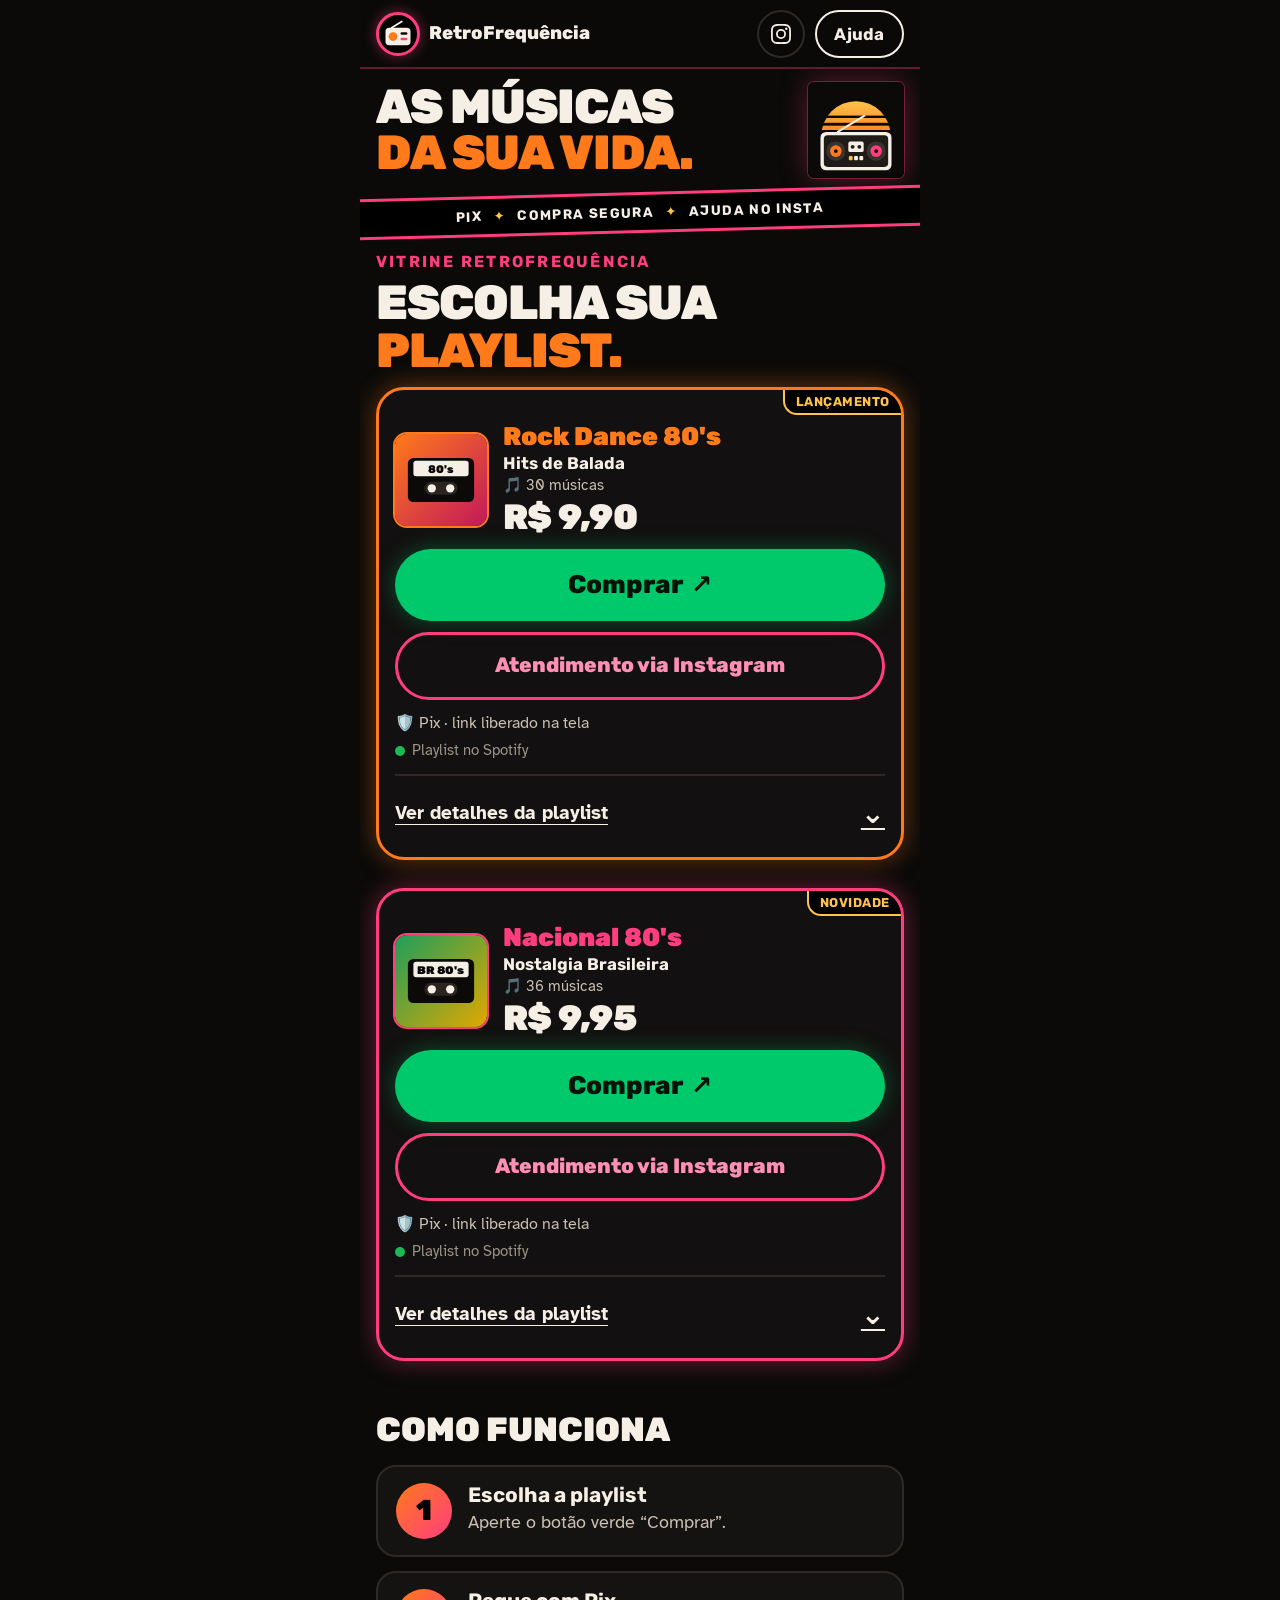
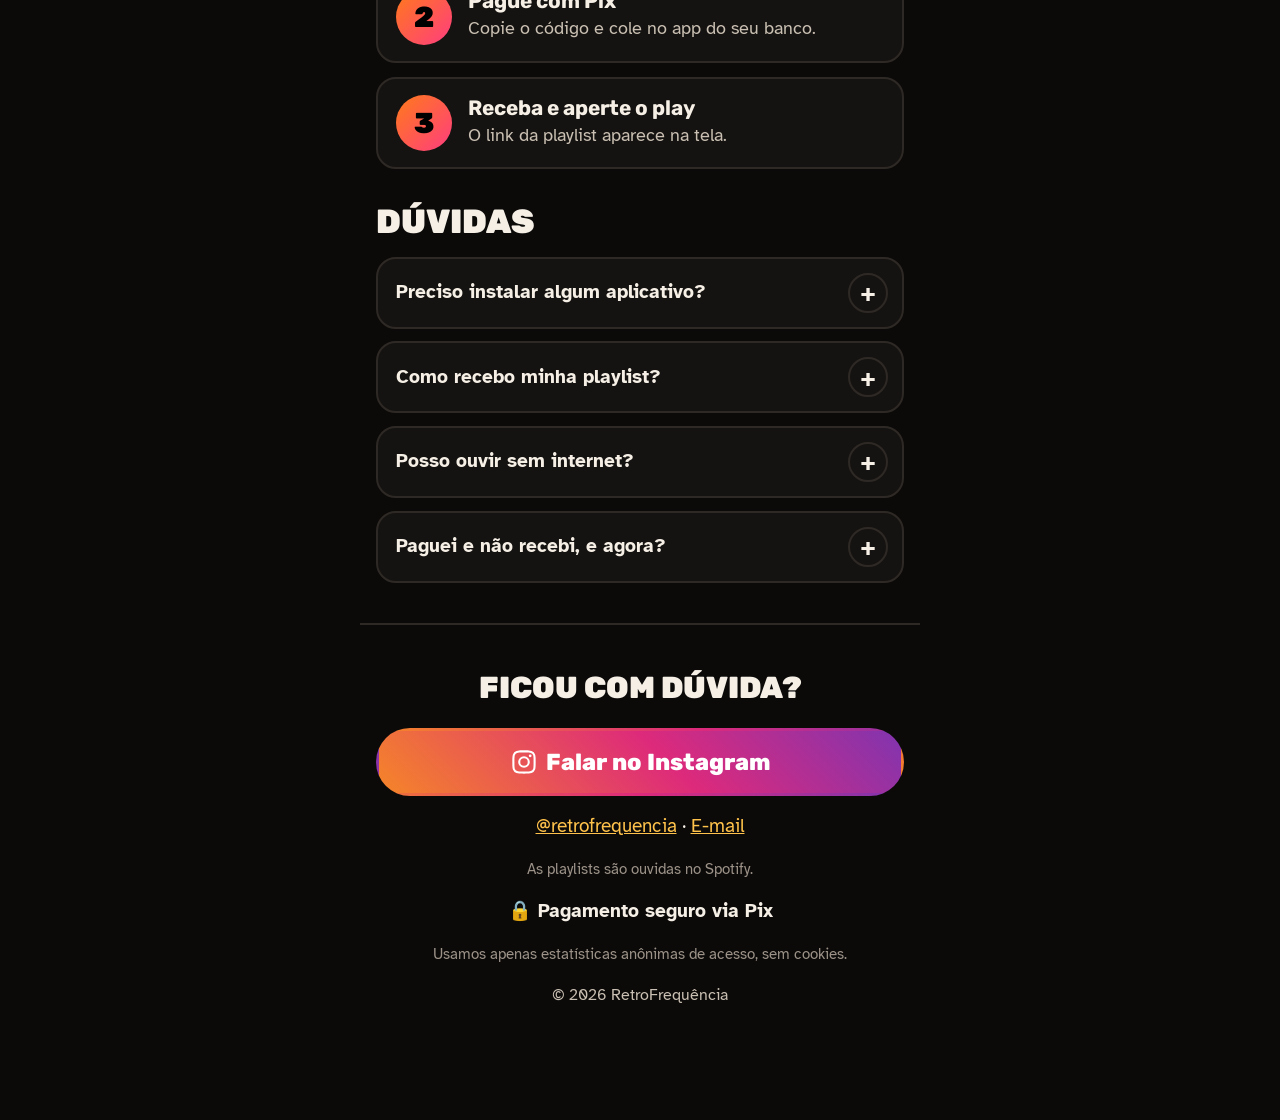
==== index.html @ d30239f7 "Add files via upload" ====
<!DOCTYPE html>
<html lang="pt-BR">
<head>
  <meta charset="UTF-8">
  <meta name="viewport" content="width=device-width, initial-scale=1">
  <title>RetroFrequência — As músicas da sua vida</title>
  <meta name="description" content="Playlists dos anos 80 prontas para ouvir no celular. Ouça no Spotify. Pagamento por Pix e ajuda pelo Instagram.">
  <meta name="theme-color" content="#0B0A09">
  <link rel="preconnect" href="https://fonts.googleapis.com">
  <link rel="preconnect" href="https://fonts.gstatic.com" crossorigin>
  <link href="https://fonts.googleapis.com/css2?family=Atkinson+Hyperlegible:wght@400;700&family=Rubik:wght@700;800;900&display=swap" rel="stylesheet">
  <link rel="stylesheet" href="style.css">
</head>
<body>

  <!-- CABEÇALHO -->
  <header class="topo">
    <a href="index.html" class="logo" aria-label="RetroFrequência, página inicial">
      <span class="avatar">
        <svg viewBox="0 0 48 48" aria-hidden="true">
          <rect x="4" y="14" width="40" height="28" rx="6" fill="#F5EFE6"/>
          <line x1="14" y1="14" x2="30" y2="4" stroke="#F5EFE6" stroke-width="3" stroke-linecap="round"/>
          <circle cx="16" cy="28" r="7" fill="#FF7A1A"/>
          <rect x="28" y="21" width="11" height="4" rx="2" fill="#0B0A09"/>
          <rect x="28" y="30" width="11" height="4" rx="2" fill="#FF3D7F"/>
        </svg>
      </span>
      <span class="logo__nome">RetroFrequência</span>
    </a>
    <a class="icone-redonda js-perfil" href="#" aria-label="Instagram da RetroFrequência">
      <svg viewBox="0 0 24 24" aria-hidden="true"><path fill="currentColor" d="M12 7a5 5 0 1 0 5 5 5 5 0 0 0-5-5Zm0 8.2A3.2 3.2 0 1 1 15.2 12 3.2 3.2 0 0 1 12 15.2ZM17.3 5.5a1.2 1.2 0 1 0 1.2 1.2 1.2 1.2 0 0 0-1.2-1.2ZM12 2c-2.7 0-3 0-4.1.1A7.3 7.3 0 0 0 5.5 2.5a5 5 0 0 0-3 3 7.3 7.3 0 0 0-.4 2.4C2 9 2 9.3 2 12s0 3 .1 4.1a7.3 7.3 0 0 0 .4 2.4 5 5 0 0 0 3 3 7.3 7.3 0 0 0 2.4.4c1.1.1 1.4.1 4.1.1s3 0 4.1-.1a7.3 7.3 0 0 0 2.4-.4 5 5 0 0 0 3-3 7.3 7.3 0 0 0 .4-2.4c.1-1.1.1-1.4.1-4.1s0-3-.1-4.1a7.3 7.3 0 0 0-.4-2.4 5 5 0 0 0-3-3 7.3 7.3 0 0 0-2.4-.4C15 2 14.7 2 12 2Zm0 1.8c2.7 0 3 0 4 .1a5.4 5.4 0 0 1 1.9.3 3.2 3.2 0 0 1 1.9 1.9 5.4 5.4 0 0 1 .3 1.9c.1 1 .1 1.3.1 4s0 3-.1 4a5.4 5.4 0 0 1-.3 1.9 3.2 3.2 0 0 1-1.9 1.9 5.4 5.4 0 0 1-1.9.3c-1 .1-1.3.1-4 .1s-3 0-4-.1a5.4 5.4 0 0 1-1.9-.3 3.2 3.2 0 0 1-1.9-1.9 5.4 5.4 0 0 1-.3-1.9c-.1-1-.1-1.3-.1-4s0-3 .1-4a5.4 5.4 0 0 1 .3-1.9 3.2 3.2 0 0 1 1.9-1.9 5.4 5.4 0 0 1 1.9-.3c1-.1 1.3-.1 4-.1Z"/></svg>
    </a>
    <a class="btn-topo js-direct" href="#">Ajuda</a>
  </header>

  <main>

    <!-- ABERTURA COMPACTA -->
    <section class="hero">
      <h1 class="hero__titulo">
        <span>As músicas</span>
        <span class="destaque">da sua vida.</span>
      </h1>
      <div class="hero__arte">
        <svg viewBox="0 0 200 200" role="img" aria-label="Rádio toca-fitas antigo diante de um pôr do sol">
          <defs>
            <linearGradient id="sol" x1="0" y1="0" x2="0" y2="1">
              <stop offset="0" stop-color="#FFC24B"/>
              <stop offset=".55" stop-color="#FF7A1A"/>
              <stop offset="1" stop-color="#FF3D7F"/>
            </linearGradient>
            <clipPath id="solClip"><rect width="200" height="112"/></clipPath>
          </defs>
          <rect width="200" height="200" fill="#0B0A09"/>
          <g clip-path="url(#solClip)">
            <circle cx="100" cy="112" r="72" fill="url(#sol)"/>
            <rect x="20" y="70" width="160" height="5" fill="#0B0A09"/>
            <rect x="20" y="85" width="160" height="6" fill="#0B0A09"/>
            <rect x="20" y="100" width="160" height="8" fill="#0B0A09"/>
          </g>
          <line x1="62" y1="104" x2="118" y2="70" stroke="#F5EFE6" stroke-width="4" stroke-linecap="round"/>
          <rect x="26" y="104" width="148" height="80" rx="12" fill="#F5EFE6"/>
          <rect x="33" y="111" width="134" height="66" rx="8" fill="#1F1B18"/>
          <circle cx="58" cy="144" r="20" fill="#3A332D"/><circle cx="58" cy="144" r="12" fill="#FF7A1A"/><circle cx="58" cy="144" r="4" fill="#0B0A09"/>
          <circle cx="142" cy="144" r="20" fill="#3A332D"/><circle cx="142" cy="144" r="12" fill="#FF3D7F"/><circle cx="142" cy="144" r="4" fill="#0B0A09"/>
          <rect x="84" y="124" width="32" height="22" rx="4" fill="#F5EFE6"/>
          <circle cx="93" cy="135" r="4" fill="#1F1B18"/><circle cx="107" cy="135" r="4" fill="#1F1B18"/>
          <rect x="85" y="154" width="8" height="9" rx="2" fill="#FFC24B"/><rect x="96" y="154" width="8" height="9" rx="2" fill="#F5EFE6"/><rect x="107" y="154" width="8" height="9" rx="2" fill="#F5EFE6"/>
        </svg>
      </div>
    </section>

    <!-- FAIXA DE CONFIANÇA (estática) -->
    <div class="faixa" aria-label="Vantagens">
      <span>Pix</span><i aria-hidden="true">✦</i><span>Compra segura</span><i aria-hidden="true">✦</i><span>Ajuda no Insta</span>
    </div>

    <!-- VITRINE -->
    <section id="vitrine" class="vitrine-sec" aria-labelledby="vitrine-titulo">
      <p class="etiqueta">Vitrine RetroFrequência</p>
      <h2 id="vitrine-titulo" class="titulo-grande">Escolha sua <span class="destaque">playlist.</span></h2>
      <div id="lista-produtos" class="vitrine"></div>
    </section>

    <!-- COMO FUNCIONA -->
    <section class="bloco" aria-labelledby="como">
      <h2 id="como" class="titulo-medio">Como funciona</h2>
      <ol class="passos">
        <li><span class="passos__num" aria-hidden="true">1</span><div><h3>Escolha a playlist</h3><p>Aperte o botão verde “Comprar”.</p></div></li>
        <li><span class="passos__num" aria-hidden="true">2</span><div><h3>Pague com Pix</h3><p>Copie o código e cole no app do seu banco.</p></div></li>
        <li><span class="passos__num" aria-hidden="true">3</span><div><h3>Receba e aperte o play</h3><p>O link da playlist aparece na tela.</p></div></li>
      </ol>
    </section>

    <!-- PERGUNTAS -->
    <section class="bloco" aria-labelledby="duvidas">
      <h2 id="duvidas" class="titulo-medio">Dúvidas</h2>
      <details class="faq">
        <summary>Preciso instalar algum aplicativo?</summary>
        <p>A playlist abre no Spotify. Se você já tem o aplicativo, é só tocar no link. Se não tem, dá para ouvir pelo navegador ou instalar o Spotify grátis. A gente ajuda pelo Instagram.</p>
      </details>
      <details class="faq">
        <summary>Como recebo minha playlist?</summary>
        <p>Depois de fazer o Pix, aguarde cerca de 1 minuto e aperte “Acessar minha playlist”. O link aparece na tela, com um botão para abrir direto no Spotify.</p>
      </details>
      <details class="faq">
        <summary>Posso ouvir sem internet?</summary>
        <p>No Spotify Premium, sim: dá para baixar as músicas. Na versão grátis, é preciso internet ou Wi-Fi.</p>
      </details>
      <details class="faq">
        <summary>Paguei e não recebi, e agora?</summary>
        <p>Fique tranquilo! Chame a gente no Direct do Instagram com o comprovante do Pix que mandamos o link.</p>
      </details>
    </section>

  </main>

  <footer class="rodape">
    <p class="rodape__chamada">Ficou com dúvida?</p>
    <a class="btn btn--insta js-direct" href="#"><svg viewBox="0 0 24 24" aria-hidden="true"><path fill="currentColor" d="M12 7a5 5 0 1 0 5 5 5 5 0 0 0-5-5Zm0 8.2A3.2 3.2 0 1 1 15.2 12 3.2 3.2 0 0 1 12 15.2ZM17.3 5.5a1.2 1.2 0 1 0 1.2 1.2 1.2 1.2 0 0 0-1.2-1.2ZM12 2c-2.7 0-3 0-4.1.1A7.3 7.3 0 0 0 5.5 2.5a5 5 0 0 0-3 3 7.3 7.3 0 0 0-.4 2.4C2 9 2 9.3 2 12s0 3 .1 4.1a7.3 7.3 0 0 0 .4 2.4 5 5 0 0 0 3 3 7.3 7.3 0 0 0 2.4.4c1.1.1 1.4.1 4.1.1s3 0 4.1-.1a7.3 7.3 0 0 0 2.4-.4 5 5 0 0 0 3-3 7.3 7.3 0 0 0 .4-2.4c.1-1.1.1-1.4.1-4.1s0-3-.1-4.1a7.3 7.3 0 0 0-.4-2.4 5 5 0 0 0-3-3 7.3 7.3 0 0 0-2.4-.4C15 2 14.7 2 12 2Zm0 1.8c2.7 0 3 0 4 .1a5.4 5.4 0 0 1 1.9.3 3.2 3.2 0 0 1 1.9 1.9 5.4 5.4 0 0 1 .3 1.9c.1 1 .1 1.3.1 4s0 3-.1 4a5.4 5.4 0 0 1-.3 1.9 3.2 3.2 0 0 1-1.9 1.9 5.4 5.4 0 0 1-1.9.3c-1 .1-1.3.1-4 .1s-3 0-4-.1a5.4 5.4 0 0 1-1.9-.3 3.2 3.2 0 0 1-1.9-1.9 5.4 5.4 0 0 1-.3-1.9c-.1-1-.1-1.3-.1-4s0-3 .1-4a5.4 5.4 0 0 1 .3-1.9 3.2 3.2 0 0 1 1.9-1.9 5.4 5.4 0 0 1 1.9-.3c1-.1 1.3-.1 4-.1Z"/></svg><span>Falar no Instagram</span></a>
    <p class="rodape__links"><a class="js-perfil js-arroba" href="#">@retrofrequencia</a> · <a id="link-email" href="#">E-mail</a></p>
    <p class="rodape__spotify">As playlists são ouvidas no Spotify.</p>
    <p class="rodape__seguro">🔒 Pagamento seguro via Pix</p>
    <p class="rodape__privacidade">Usamos apenas estatísticas anônimas de acesso, sem cookies.</p>
    <p class="rodape__copy">© <span id="ano"></span> RetroFrequência</p>
  </footer>

  <a class="flutuante js-direct" href="#" aria-label="Ajuda pelo Instagram">
    <svg viewBox="0 0 24 24" aria-hidden="true"><path fill="currentColor" d="M12 7a5 5 0 1 0 5 5 5 5 0 0 0-5-5Zm0 8.2A3.2 3.2 0 1 1 15.2 12 3.2 3.2 0 0 1 12 15.2ZM17.3 5.5a1.2 1.2 0 1 0 1.2 1.2 1.2 1.2 0 0 0-1.2-1.2ZM12 2c-2.7 0-3 0-4.1.1A7.3 7.3 0 0 0 5.5 2.5a5 5 0 0 0-3 3 7.3 7.3 0 0 0-.4 2.4C2 9 2 9.3 2 12s0 3 .1 4.1a7.3 7.3 0 0 0 .4 2.4 5 5 0 0 0 3 3 7.3 7.3 0 0 0 2.4.4c1.1.1 1.4.1 4.1.1s3 0 4.1-.1a7.3 7.3 0 0 0 2.4-.4 5 5 0 0 0 3-3 7.3 7.3 0 0 0 .4-2.4c.1-1.1.1-1.4.1-4.1s0-3-.1-4.1a7.3 7.3 0 0 0-.4-2.4 5 5 0 0 0-3-3 7.3 7.3 0 0 0-2.4-.4C15 2 14.7 2 12 2Zm0 1.8c2.7 0 3 0 4 .1a5.4 5.4 0 0 1 1.9.3 3.2 3.2 0 0 1 1.9 1.9 5.4 5.4 0 0 1 .3 1.9c.1 1 .1 1.3.1 4s0 3-.1 4a5.4 5.4 0 0 1-.3 1.9 3.2 3.2 0 0 1-1.9 1.9 5.4 5.4 0 0 1-1.9.3c-1 .1-1.3.1-4 .1s-3 0-4-.1a5.4 5.4 0 0 1-1.9-.3 3.2 3.2 0 0 1-1.9-1.9 5.4 5.4 0 0 1-.3-1.9c-.1-1-.1-1.3-.1-4s0-3 .1-4a5.4 5.4 0 0 1 .3-1.9 3.2 3.2 0 0 1 1.9-1.9 5.4 5.4 0 0 1 1.9-.3c1-.1 1.3-.1 4-.1Z"/></svg>
    <span>Ajuda</span>
  </a>

  <script src="produtos.js"></script>
  <script src="script.js"></script>
</body>
</html>
---- style.css ----
/* =========================================================
   RETROFREQUÊNCIA — estilos (mobile first, tema escuro)
   Letras grandes, alto contraste e botões grandes.
   ========================================================= */

:root {
  --fundo: #0B0A09;
  --fundo-2: #151311;
  --cartao: #121010;
  --linha: #2E2925;
  --texto: #F5EFE6;
  --texto-2: #C9BFB2;
  --laranja: #FF7A1A;
  --rosa: #FF3D7F;
  --amarelo: #FFC24B;
  --verde: #00C96B;
  --verde-claro: #7CF0B0;
  --largura: 560px;
  --fonte-titulo: "Rubik", "Arial Black", system-ui, sans-serif;
  --fonte-texto: "Atkinson Hyperlegible", Verdana, system-ui, sans-serif;
}

*, *::before, *::after { box-sizing: border-box; }
html { scroll-behavior: smooth; }
@media (prefers-reduced-motion: reduce) {
  html { scroll-behavior: auto; }
  * { transition: none !important; }
}

body {
  margin: 0;
  overflow-x: hidden;
  background: var(--fundo);
  color: var(--texto);
  font-family: var(--fonte-texto);
  font-size: 1.2rem;
  line-height: 1.55;
  -webkit-text-size-adjust: 100%;
}
svg { display: block; max-width: 100%; }
h1, h2, h3 { font-family: var(--fonte-titulo); line-height: 1; margin: 0; }
p { margin: 0; }
a { color: var(--amarelo); }
:focus-visible { outline: 4px solid var(--amarelo); outline-offset: 3px; border-radius: 10px; }

main, .topo, .rodape { width: min(var(--largura), 100%); margin-inline: auto; }
main { overflow-x: clip; }

.destaque { color: var(--laranja); }
.etiqueta {
  font-family: var(--fonte-titulo); font-weight: 700;
  font-size: 1rem; letter-spacing: .14em; text-transform: uppercase;
  color: var(--rosa);
}

/* ---------- Botões ---------- */
.btn {
  display: flex; align-items: center; justify-content: center; gap: .5rem;
  width: 100%; min-height: 68px; padding: .8rem 1.2rem;
  border-radius: 999px; border: 3px solid transparent;
  font-family: var(--fonte-titulo); font-weight: 800; font-size: 1.45rem; line-height: 1.15;
  text-align: center; text-decoration: none; cursor: pointer;
  transition: transform .1s, filter .15s;
}
.btn:active { transform: scale(.98); }
.btn--comprar {
  min-height: 72px; font-size: 1.6rem;
  background: var(--verde); color: #04140B;
  box-shadow: 0 0 22px rgba(0, 201, 107, .35);
}
.btn--comprar:hover { filter: brightness(1.08); }
.btn--contorno-insta { background: transparent; color: #FF8FB5; border-color: var(--rosa); font-size: 1.3rem; }
.btn--contorno { background: transparent; color: var(--texto); border-color: var(--texto); font-size: 1.3rem; }
.btn--insta { background: linear-gradient(45deg, #F58529, #DD2A7B 55%, #8134AF); color: #fff; }
.btn svg { width: 28px; height: 28px; flex: none; }

/* ---------- Cabeçalho ---------- */
.topo {
  display: flex; align-items: center; gap: .6rem;
  padding: .6rem 1rem;
  border-bottom: 2px solid rgba(255, 61, 127, .35);
  position: sticky; top: 0; z-index: 20;
  background: rgba(11, 10, 9, .96);
}
.logo { display: flex; align-items: center; gap: .55rem; color: var(--texto); text-decoration: none; margin-right: auto; min-width: 0; }
.logo__nome { font-family: var(--fonte-titulo); font-weight: 800; font-size: 1.15rem; white-space: nowrap; overflow: hidden; text-overflow: ellipsis; }
.avatar {
  flex: none; width: 44px; height: 44px; border-radius: 50%;
  display: grid; place-items: center;
  background: #000; border: 3px solid var(--rosa);
  box-shadow: 0 0 14px rgba(255, 61, 127, .45);
}
.avatar svg { width: 30px; height: 30px; }
.avatar--grande { width: 64px; height: 64px; }
.avatar--grande svg { width: 38px; height: 38px; }
.icone-redonda {
  flex: none; width: 48px; height: 48px; border-radius: 50%;
  border: 2px solid var(--linha); color: var(--texto);
  display: grid; place-items: center;
}
.icone-redonda svg { width: 24px; height: 24px; }
.btn-topo {
  flex: none; min-height: 48px; padding: 0 1.1rem;
  display: inline-flex; align-items: center;
  border: 2px solid var(--texto); border-radius: 999px;
  color: var(--texto); text-decoration: none;
  font-family: var(--fonte-titulo); font-weight: 700; font-size: 1.05rem;
}
@media (max-width: 400px) { .icone-redonda { display: none; } }

/* ---------- Abertura compacta ---------- */
.hero {
  display: grid; grid-template-columns: 1fr 96px; align-items: center; gap: .75rem;
  padding: .8rem 1rem .7rem;
}
.hero__titulo {
  font-weight: 900; text-transform: uppercase; letter-spacing: -.02em;
  font-size: clamp(1.7rem, 7.8vw, 3rem); line-height: .95;
}
.hero__titulo span { display: block; }
.hero__arte svg {
  width: 100%; border-radius: 6px;
  box-shadow: 0 0 0 1px rgba(255,61,127,.35), 0 0 28px rgba(255, 61, 127, .35);
}

/* ---------- Faixa ---------- */
.faixa {
  display: flex; justify-content: center; align-items: center; gap: .7rem;
  margin: .2rem -.5rem 0;
  padding: .45rem 1rem;
  background: #000;
  border-block: 3px solid var(--rosa);
  transform: rotate(-1.5deg);
  font-family: var(--fonte-titulo); font-weight: 700; text-transform: uppercase;
  font-size: .85rem; letter-spacing: .1em; white-space: nowrap;
}
.faixa i { color: var(--amarelo); font-style: normal; }

/* ---------- Vitrine ---------- */
.vitrine-sec { padding: 1rem 1rem 1rem; }
.titulo-grande {
  font-weight: 900; text-transform: uppercase; letter-spacing: -.02em;
  font-size: clamp(1.8rem, 8.2vw, 3rem); line-height: 1;
  margin: .25rem 0 .8rem;
}
.intro { color: var(--texto-2); margin-bottom: 1.25rem; font-size: 1.1rem; }
.vitrine { display: grid; gap: 1.75rem; }

.card {
  --cor: var(--laranja);
  background: var(--cartao);
  border: 3px solid var(--cor);
  border-radius: 28px;
  overflow: hidden;
  position: relative;
  box-shadow: 0 0 26px color-mix(in srgb, var(--cor) 40%, transparent);
}
.card--cor1 { --cor: var(--rosa); }
.card__topo { display: flex; gap: .85rem; align-items: center; padding: 2.1rem .9rem 0; }
.card__thumb { flex: none; width: 96px; border-radius: 14px; overflow: hidden; border: 2px solid var(--cor); }
.card__info { min-width: 0; display: grid; gap: .2rem; justify-items: start; }
.card__banner { margin-top: .8rem; border-radius: 14px; overflow: hidden; }
.card__selo {
  position: absolute; top: 0; right: 0;
  border-radius: 0 0 0 14px !important; border-width: 0 0 2px 2px !important;
  background: #000; color: var(--amarelo);
  border: 2px solid var(--amarelo); border-radius: 999px;
  padding: .1rem .7rem;
  font-family: var(--fonte-titulo); font-weight: 700; font-size: .8rem; text-transform: uppercase; letter-spacing: .04em;
}
.card__corpo { padding: .85rem 1rem 1.2rem; display: grid; gap: .7rem; }
.card__meta { display: flex; justify-content: space-between; align-items: center; gap: .5rem; }
.card__cat { font-size: .9rem; letter-spacing: .12em; text-transform: uppercase; color: var(--texto-2); font-weight: 700; }
.card__qtd {
  border: 2px solid var(--cor); color: var(--cor); border-radius: 999px;
  padding: .15rem .8rem; font-family: var(--fonte-titulo); font-weight: 800; font-size: .95rem; text-transform: uppercase; letter-spacing: .06em;
}
.card__nome { font-weight: 900; font-size: clamp(1.3rem, 6vw, 1.6rem); white-space: nowrap; color: var(--cor); line-height: 1; }
.card__sub { font-family: var(--fonte-titulo); font-weight: 700; font-size: 1.05rem; line-height: 1.2; }
.card__qtd2 { font-size: .95rem; color: var(--texto-2); line-height: 1.2; }
.card__sub span { color: var(--cor); }
.card__det .card__cat { margin-top: .6rem; }
.card__det .card__desc { color: var(--texto-2); margin-top: .6rem; }
.card__preco { font-family: var(--fonte-titulo); font-weight: 900; font-size: 2.2rem; margin-top: .15rem; line-height: 1; letter-spacing: -.02em; display: flex; align-items: baseline; gap: .6rem; }
.card__preco small { font-family: var(--fonte-texto); font-weight: 400; font-size: 1.05rem; letter-spacing: 0; color: var(--texto-2); }
.card__nota { font-size: 1rem; color: var(--texto-2); }
.card__spotify { display: flex; align-items: center; gap: .45rem; font-size: .95rem; color: #9C9288; margin-top: -.5rem; }
.spotify-ponto { width: 10px; height: 10px; border-radius: 50%; background: #1DB954; flex: none; }
.rodape__spotify, .rodape__privacidade { font-size: .95rem; color: #9C9288; }
.card__det { border-top: 2px solid var(--linha); padding-top: .9rem; }
.card__det summary {
  list-style: none; cursor: pointer; min-height: 48px;
  display: flex; justify-content: space-between; align-items: center;
  font-weight: 700; text-decoration: underline; text-underline-offset: 5px;
}
.card__det summary::-webkit-details-marker { display: none; }
.card__det summary::after { content: "⌄"; font-size: 1.8rem; line-height: 0; text-decoration: none; }
.card__det[open] summary::after { content: "⌃"; }
.card__det p { color: var(--texto-2); margin-top: .6rem; }
.card__estilos { list-style: none; padding: 0; margin: .6rem 0 0; display: flex; flex-wrap: wrap; gap: .5rem; }
.card__estilos li { border: 2px solid var(--linha); border-radius: 999px; padding: .2rem .9rem; font-weight: 700; }

/* ---------- Blocos ---------- */
.bloco { padding: 2.25rem 1rem 0; }
.titulo-medio { font-weight: 900; font-size: 2.1rem; text-transform: uppercase; margin-bottom: 1.1rem; }

.passos { list-style: none; padding: 0; margin: 0; display: grid; gap: .9rem; }
.passos li {
  display: flex; gap: 1rem; align-items: center;
  background: var(--fundo-2); border: 2px solid var(--linha); border-radius: 20px; padding: 1rem 1.1rem;
}
.passos__num {
  flex: none; width: 56px; height: 56px; border-radius: 50%;
  display: grid; place-items: center;
  background: linear-gradient(135deg, var(--laranja), var(--rosa));
  color: #000; font-family: var(--fonte-titulo); font-weight: 900; font-size: 1.8rem;
}
.passos h3 { font-size: 1.3rem; margin-bottom: .2rem; }
.passos p { color: var(--texto-2); font-size: 1.1rem; }

.faq { background: var(--fundo-2); border: 2px solid var(--linha); border-radius: 20px; margin-bottom: .8rem; }
.faq summary {
  list-style: none; cursor: pointer; min-height: 68px;
  padding: 1rem 3.6rem 1rem 1.1rem; position: relative;
  display: flex; align-items: center; font-weight: 700; font-size: 1.2rem;
}
.faq summary::-webkit-details-marker { display: none; }
.faq summary::after {
  content: "+"; position: absolute; right: .9rem; top: 50%; transform: translateY(-50%);
  width: 40px; height: 40px; border-radius: 50%; border: 2px solid var(--linha);
  display: grid; place-items: center; font-size: 1.6rem; line-height: 1;
}
.faq[open] summary::after { content: "–"; }
.faq p { padding: 0 1.1rem 1.1rem; color: var(--texto-2); }

/* ---------- Rodapé ---------- */
.rodape { padding: 2.5rem 1rem 7rem; text-align: center; display: grid; gap: 1rem; border-top: 2px solid var(--linha); margin-top: 2.5rem; }
.rodape__chamada { font-family: var(--fonte-titulo); font-weight: 900; font-size: 1.9rem; text-transform: uppercase; }
.rodape__seguro { font-weight: 700; }
.rodape__copy { font-size: 1rem; color: var(--texto-2); }

/* ---------- Botão flutuante ---------- */
.flutuante {
  position: fixed; right: 1rem; bottom: 1rem; z-index: 30;
  display: flex; align-items: center; gap: .45rem;
  min-height: 60px; padding: .5rem 1.2rem .5rem .8rem;
  background: linear-gradient(45deg, #F58529, #DD2A7B 55%, #8134AF); color: #fff; border-radius: 999px;
  box-shadow: 0 6px 20px rgba(0,0,0,.5);
  text-decoration: none; font-family: var(--fonte-titulo); font-weight: 800; font-size: 1.2rem;
}
.flutuante svg { width: 32px; height: 32px; }
.flutuante { visibility: hidden; opacity: 0; transition: opacity .2s; }
.flutuante.visivel { visibility: visible; opacity: 1; }

/* =========================================================
   PAGAMENTO
   ========================================================= */
.pg-pagamento { background: radial-gradient(circle at 50% 0, rgba(255,61,127,.18), transparent 50%), var(--fundo); min-height: 100vh; }
.pagamento { padding: 1rem; }
.pagamento__cartao {
  border: 2px solid rgba(255, 61, 127, .5);
  border-radius: 30px;
  padding: 1.4rem 1.2rem 1.6rem;
  background: var(--cartao);
  display: grid; gap: 1rem;
}
.atendente { display: flex; align-items: center; gap: .9rem; }
.atendente__nome { font-family: var(--fonte-titulo); font-weight: 900; font-size: 1.8rem; }
.etiqueta--mono { font-family: ui-monospace, "Courier New", monospace; font-size: .95rem; letter-spacing: .1em; margin-top: .4rem; }
.pagamento__titulo { font-weight: 900; font-size: 2.6rem; margin-top: -.3rem; }
.pagamento__sub { color: var(--texto-2); margin-top: -.5rem; }

.aviso { background: #3A2A00; border: 2px dashed var(--amarelo); border-radius: 16px; padding: .9rem 1rem; font-size: 1.05rem; }
.aviso code { color: var(--amarelo); }

.conversa { display: flex; gap: .7rem; align-items: flex-start; }
.bolinha {
  flex: none; width: 48px; height: 48px; border-radius: 50%;
  display: grid; place-items: center;
  border: 3px solid var(--rosa); background: #000; color: var(--verde-claro);
  font-size: 1.4rem; font-weight: 700;
}
.balao {
  flex: 1; background: var(--fundo-2); border: 2px solid var(--linha);
  border-radius: 20px; padding: .9rem 1.1rem;
}
.balao--produto { font-size: 1.25rem; }
.balao--produto b { color: var(--verde-claro); white-space: nowrap; }
.instrucoes { margin: 0; padding-left: 1.4rem; display: grid; gap: .45rem; }
.instrucoes li::marker { font-family: var(--fonte-titulo); font-weight: 900; color: var(--rosa); }

.btn--pix { font-size: 1.6rem; min-height: 76px; }
.btn--pix.copiado { background: var(--texto); color: #000; box-shadow: none; }
.msg-copiado { text-align: center; font-family: var(--fonte-titulo); font-weight: 800; font-size: 1.35rem; color: var(--verde-claro); }
.msg-copiado:empty { display: none; }

.pagamento__rotulo { font-size: 1.2rem; margin-bottom: -.5rem; }
.codigo-pix {
  width: 100%; resize: none;
  background: #000; color: var(--texto);
  border: 2px solid var(--linha); border-radius: 16px;
  padding: .9rem 1rem;
  font-family: ui-monospace, "Courier New", monospace; font-size: 1rem; line-height: 1.45;
  word-break: break-all;
}
.mostrar-qr summary, .sobre summary { cursor: pointer; min-height: 48px; display: flex; align-items: center; font-size: 1.3rem; }
.sobre summary { font-size: 1.1rem; color: var(--texto-2); }
.sobre p { color: var(--texto-2); padding-top: .4rem; }
.qr { display: grid; justify-items: center; gap: .6rem; padding-top: .6rem; }
.qr__imagem { width: min(230px, 100%); background: #fff; border-radius: 14px; padding: 8px; }
.qr__imagem svg { width: 100%; height: auto; }
.qr__legenda { text-align: center; color: var(--texto-2); font-size: 1.05rem; }
.status { color: var(--texto-2); font-size: 1.1rem; }
.divisor { border: 0; border-top: 2px solid var(--linha); margin: .2rem 0; width: 100%; }
.voltar {
  justify-self: start; min-height: 48px; display: inline-flex; align-items: center;
  color: var(--rosa); font-size: 1.25rem; text-underline-offset: 5px;
}

/* ---------- Liberação da playlist ---------- */
.liberar {
  border: 2px solid var(--linha); border-radius: 22px;
  padding: 1.2rem 1.1rem; background: var(--fundo-2);
}
.etapa { display: grid; gap: .9rem; }
.etapa[hidden] { display: none; }
.liberar__titulo { font-family: var(--fonte-titulo); font-weight: 900; font-size: 1.7rem; line-height: 1.1; }
.liberar__texto { color: var(--texto-2); }
.liberar__texto b { color: var(--amarelo); font-size: 1.3rem; }
.barra { height: 14px; border-radius: 99px; background: #000; border: 2px solid var(--linha); overflow: hidden; }
.barra span { display: block; height: 100%; width: 0; background: linear-gradient(90deg, var(--laranja), var(--rosa)); transition: width 1s linear; }
.btn:disabled { background: #2E2925; color: #8C8278; box-shadow: none; cursor: not-allowed; }

.processando { justify-items: center; text-align: center; padding: .6rem 0; }
.fitinha { width: 150px; }
.carretel { animation: girar 1.2s linear infinite; }
@keyframes girar { to { transform: rotate(360deg); } }
.passos-proc { list-style: none; margin: 0; padding: 0; display: grid; gap: .5rem; text-align: left; font-size: 1.15rem; }
.passos-proc li { color: #6F665E; padding-left: 2rem; position: relative; }
.passos-proc li::before { content: "○"; position: absolute; left: 0; }
.passos-proc li.ativo { color: var(--texto); font-weight: 700; }
.passos-proc li.ativo::before { content: "◌"; color: var(--amarelo); }
.passos-proc li.feito { color: var(--verde-claro); }
.passos-proc li.feito::before { content: "✓"; }
@media (prefers-reduced-motion: reduce) { .carretel { animation: none; } }

.pronto__selo { font-family: var(--fonte-titulo); font-weight: 900; font-size: 1.8rem; color: var(--verde-claro); }
.btn--spotify { background: #1DB954; color: #000; min-height: 76px; font-size: 1.6rem; }
.btn--spotify svg { width: 34px; height: 34px; }
.link-playlist {
  width: 100%; min-height: 56px; padding: .7rem .9rem;
  background: #000; color: var(--texto);
  border: 2px solid var(--linha); border-radius: 14px;
  font-family: ui-monospace, "Courier New", monospace; font-size: 1rem;
  resize: none; word-break: break-all; line-height: 1.45;
}
.status a { color: var(--rosa); }

/* ---------- Pagamento compacto ---------- */
.pagamento { padding: .7rem; }
.pagamento__cartao { gap: .8rem; padding: 1rem 1rem 1.3rem; border-radius: 24px; }
.atendente { gap: .7rem; }
.atendente__nome { font-size: 1.35rem; line-height: 1.1; }
.atendente .etiqueta--mono { margin: .1rem 0 0; font-size: .8rem; color: var(--verde-claro); }
.pagamento__titulo { font-size: 2.1rem; margin: .2rem 0 0; }
.resumo { background: var(--fundo-2); border: 2px solid var(--linha); border-radius: 18px; padding: .8rem 1rem; display: grid; gap: .55rem; }
.resumo__produto { display: flex; justify-content: space-between; align-items: baseline; gap: .6rem; font-weight: 700; font-size: 1.15rem; line-height: 1.25; padding-bottom: .55rem; border-bottom: 2px solid var(--linha); }
.resumo__produto b { font-family: var(--fonte-titulo); font-weight: 900; font-size: 1.5rem; color: var(--verde-claro); white-space: nowrap; }
.resumo .instrucoes { gap: .2rem; font-size: 1.1rem; line-height: 1.4; }
.btn--pix { min-height: 70px; }
.codigo-pix { font-size: .85rem; padding: .6rem .8rem; color: var(--texto-2); height: 4.6rem; overflow: hidden; -webkit-mask-image: linear-gradient(#000 65%, transparent); mask-image: linear-gradient(#000 65%, transparent); }
.mostrar-qr summary { font-size: 1.1rem; min-height: 44px; list-style: none; display: block; padding: .5rem 0; line-height: 1.4; }
.mostrar-qr summary::-webkit-details-marker { display: none; }
.mostrar-qr summary small { color: var(--texto-2); font-size: .9rem; margin-left: .3rem; }
.mostrar-qr[open] summary { color: var(--amarelo); }
.liberar { padding: 1rem; }
.liberar:not([hidden]) { animation: surgir .5s ease-out; }
@keyframes surgir { from { opacity: 0; transform: translateY(8px); } to { opacity: 1; transform: none; } }
@media (prefers-reduced-motion: reduce) { .liberar:not([hidden]) { animation: none; } }
.liberar__titulo { font-size: 1.45rem; }
.etapa { gap: .7rem; }
.status { font-size: 1rem; }
.sobre summary { min-height: 40px; font-size: 1rem; }
.voltar { min-height: 44px; font-size: 1.1rem; }
.divisor { display: none; }
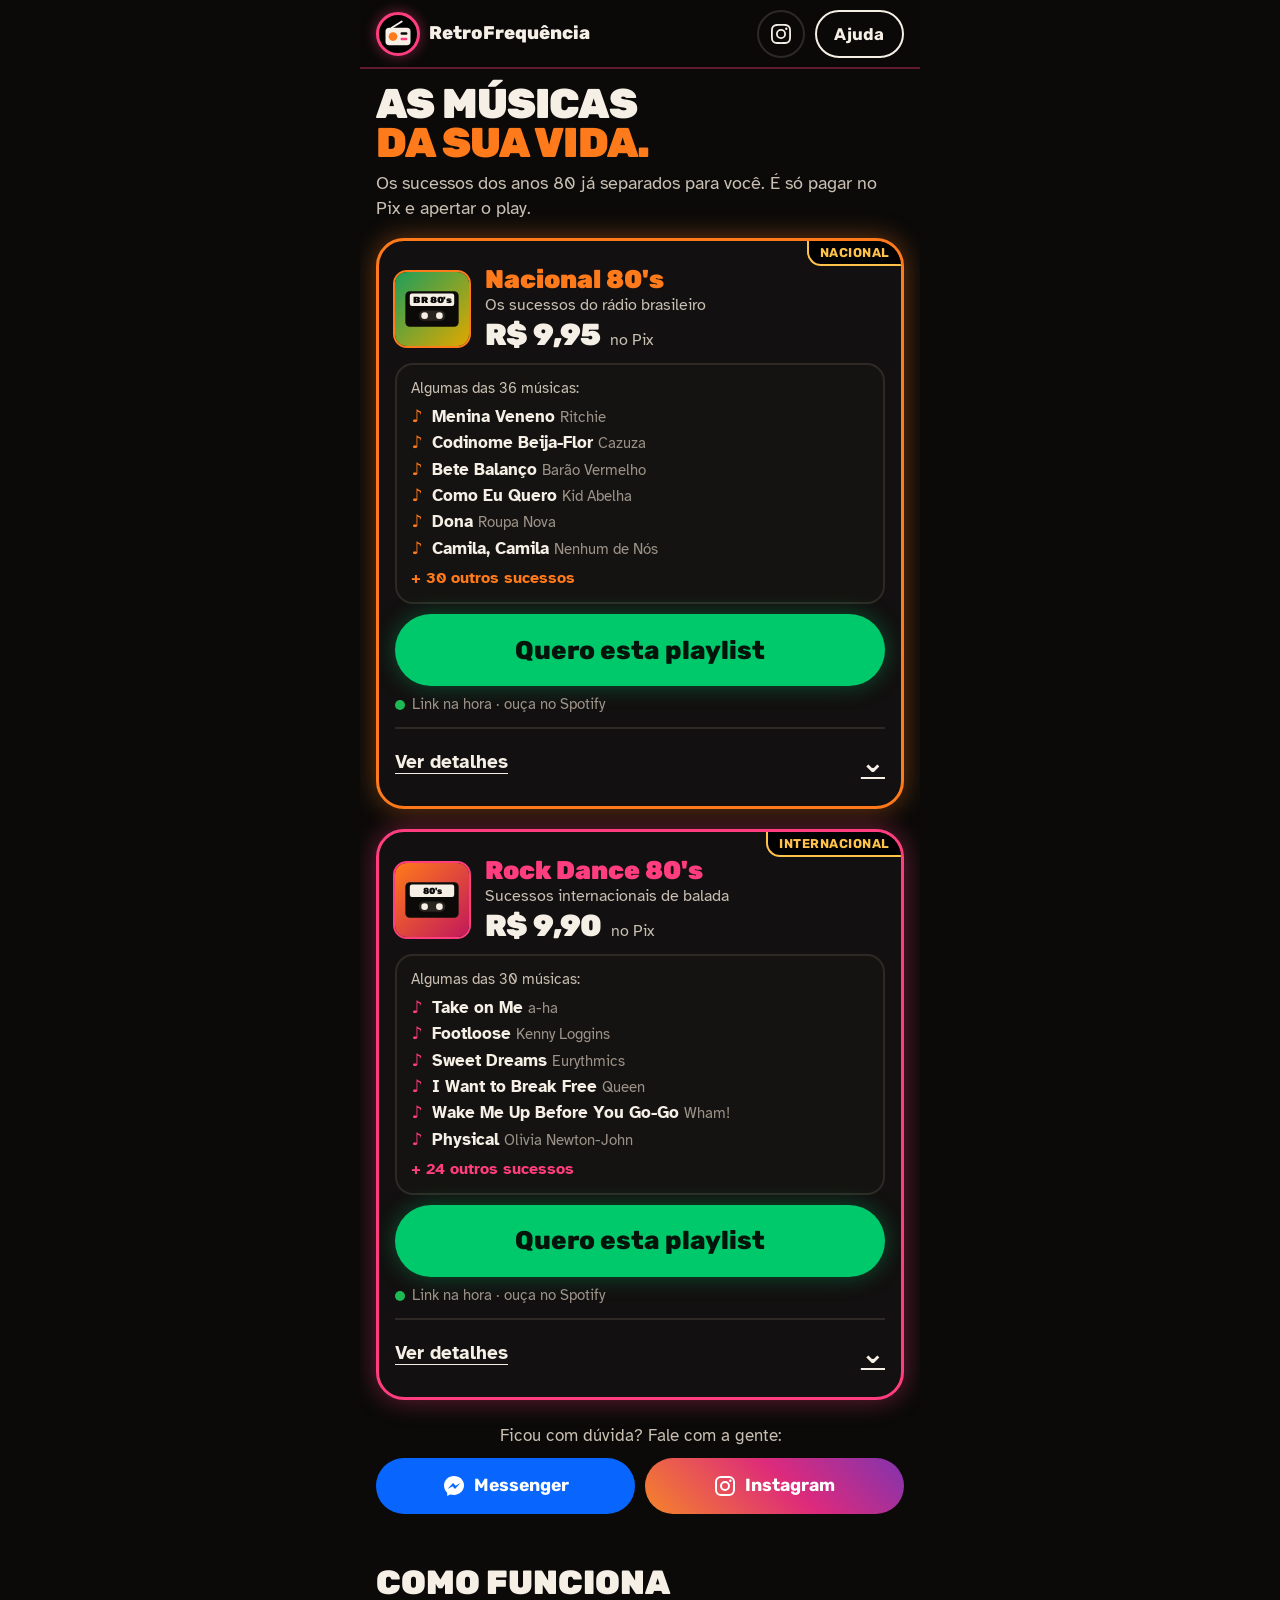
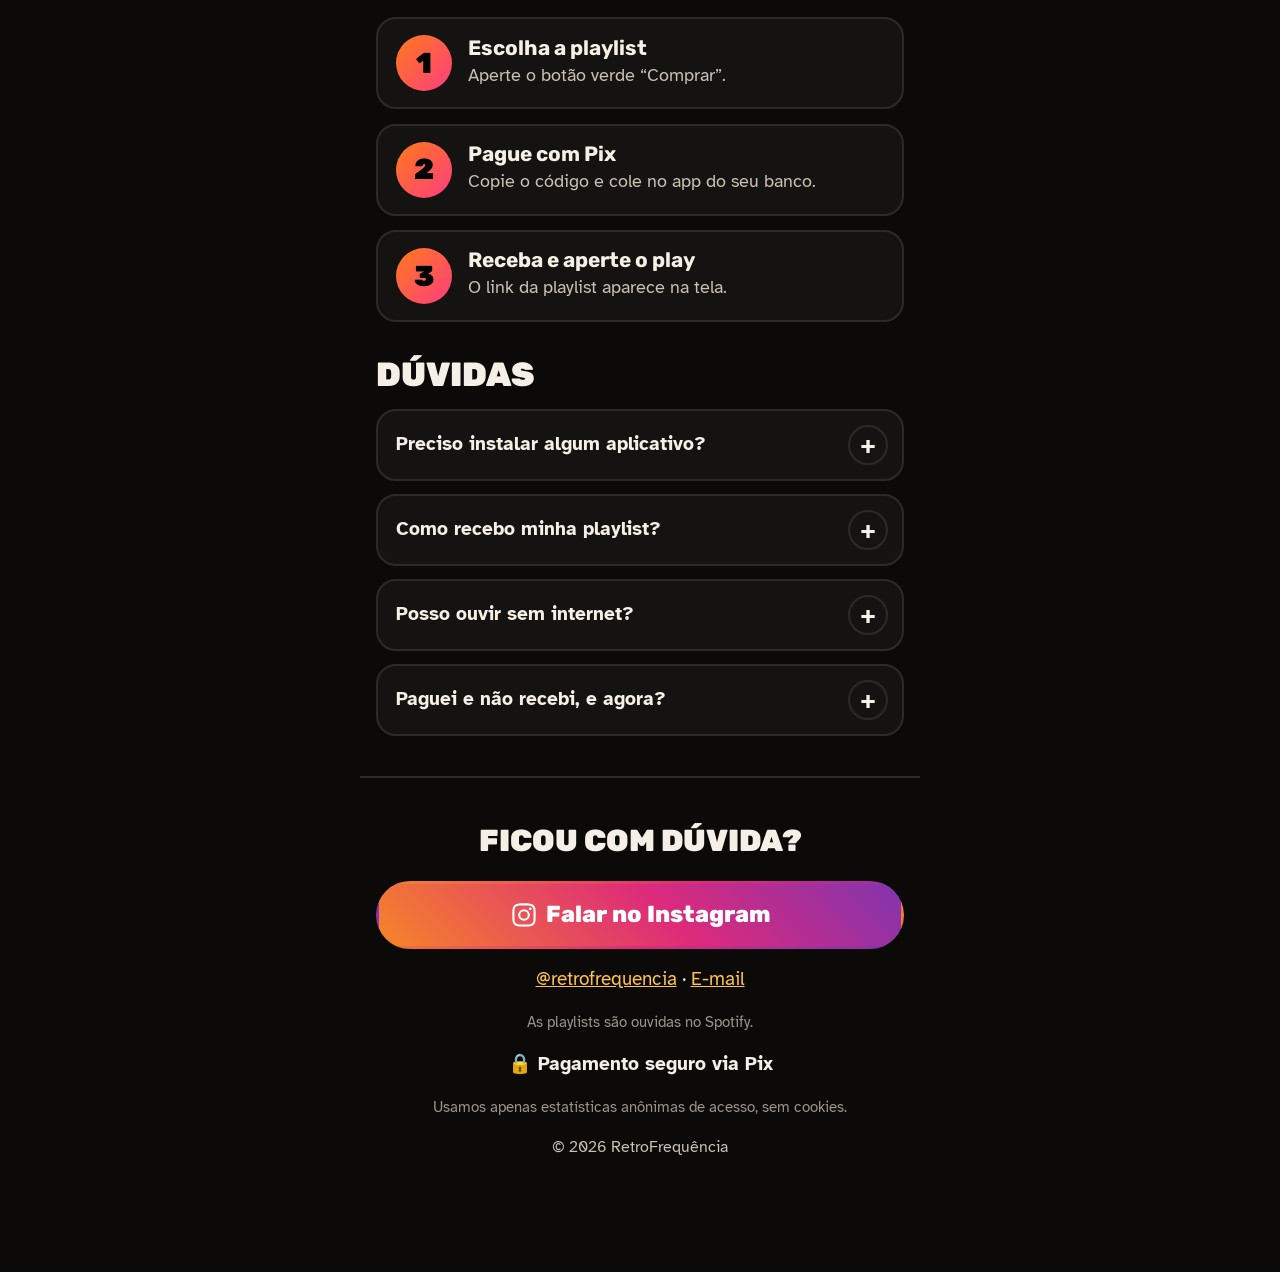
==== commit dec71de6: "Vitrine v2: musicas a vista, Nacional primeiro, Messenger" ====
--- a/index.html
+++ b/index.html
@@ -35,51 +35,25 @@
 
   <main>
 
-    <!-- ABERTURA COMPACTA -->
-    <section class="hero">
+    <!-- ABERTURA -->
+    <section class="hero hero--v2">
       <h1 class="hero__titulo">
         <span>As músicas</span>
         <span class="destaque">da sua vida.</span>
       </h1>
-      <div class="hero__arte">
-        <svg viewBox="0 0 200 200" role="img" aria-label="Rádio toca-fitas antigo diante de um pôr do sol">
-          <defs>
-            <linearGradient id="sol" x1="0" y1="0" x2="0" y2="1">
-              <stop offset="0" stop-color="#FFC24B"/>
-              <stop offset=".55" stop-color="#FF7A1A"/>
-              <stop offset="1" stop-color="#FF3D7F"/>
-            </linearGradient>
-            <clipPath id="solClip"><rect width="200" height="112"/></clipPath>
-          </defs>
-          <rect width="200" height="200" fill="#0B0A09"/>
-          <g clip-path="url(#solClip)">
-            <circle cx="100" cy="112" r="72" fill="url(#sol)"/>
-            <rect x="20" y="70" width="160" height="5" fill="#0B0A09"/>
-            <rect x="20" y="85" width="160" height="6" fill="#0B0A09"/>
-            <rect x="20" y="100" width="160" height="8" fill="#0B0A09"/>
-          </g>
-          <line x1="62" y1="104" x2="118" y2="70" stroke="#F5EFE6" stroke-width="4" stroke-linecap="round"/>
-          <rect x="26" y="104" width="148" height="80" rx="12" fill="#F5EFE6"/>
-          <rect x="33" y="111" width="134" height="66" rx="8" fill="#1F1B18"/>
-          <circle cx="58" cy="144" r="20" fill="#3A332D"/><circle cx="58" cy="144" r="12" fill="#FF7A1A"/><circle cx="58" cy="144" r="4" fill="#0B0A09"/>
-          <circle cx="142" cy="144" r="20" fill="#3A332D"/><circle cx="142" cy="144" r="12" fill="#FF3D7F"/><circle cx="142" cy="144" r="4" fill="#0B0A09"/>
-          <rect x="84" y="124" width="32" height="22" rx="4" fill="#F5EFE6"/>
-          <circle cx="93" cy="135" r="4" fill="#1F1B18"/><circle cx="107" cy="135" r="4" fill="#1F1B18"/>
-          <rect x="85" y="154" width="8" height="9" rx="2" fill="#FFC24B"/><rect x="96" y="154" width="8" height="9" rx="2" fill="#F5EFE6"/><rect x="107" y="154" width="8" height="9" rx="2" fill="#F5EFE6"/>
-        </svg>
-      </div>
+      <p class="hero__sub">Os sucessos dos anos 80 já separados para você. É só pagar no Pix e apertar o play.</p>
     </section>
 
-    <!-- FAIXA DE CONFIANÇA (estática) -->
-    <div class="faixa" aria-label="Vantagens">
-      <span>Pix</span><i aria-hidden="true">✦</i><span>Compra segura</span><i aria-hidden="true">✦</i><span>Ajuda no Insta</span>
-    </div>
-
     <!-- VITRINE -->
-    <section id="vitrine" class="vitrine-sec" aria-labelledby="vitrine-titulo">
-      <p class="etiqueta">Vitrine RetroFrequência</p>
-      <h2 id="vitrine-titulo" class="titulo-grande">Escolha sua <span class="destaque">playlist.</span></h2>
+    <section id="vitrine" class="vitrine-sec vitrine-sec--v2" aria-label="Playlists à venda">
       <div id="lista-produtos" class="vitrine"></div>
+      <div class="ajuda-faixa">
+        <p>Ficou com dúvida? Fale com a gente:</p>
+        <div class="ajuda-faixa__botoes">
+          <a class="btn-ajuda btn-ajuda--msg js-messenger" href="#"><svg viewBox="0 0 24 24" aria-hidden="true"><path fill="currentColor" d="M12 2C6.4 2 2 6.1 2 11.6c0 2.9 1.2 5.4 3.2 7.1V22l2.9-1.6c1.2.3 2.5.5 3.9.5 5.6 0 10-4.1 10-9.6S17.6 2 12 2Zm1 12.9-2.5-2.7-5 2.7 5.5-5.8 2.6 2.7 4.9-2.7-5.5 5.8Z"/></svg>Messenger</a>
+          <a class="btn-ajuda btn-ajuda--insta js-direct" href="#"><svg viewBox="0 0 24 24" aria-hidden="true"><rect x="3" y="3" width="18" height="18" rx="5" fill="none" stroke="currentColor" stroke-width="2"/><circle cx="12" cy="12" r="4" fill="none" stroke="currentColor" stroke-width="2"/><circle cx="17.3" cy="6.7" r="1.2" fill="currentColor"/></svg>Instagram</a>
+        </div>
+      </div>
     </section>
 
     <!-- COMO FUNCIONA -->
@@ -97,7 +71,7 @@
       <h2 id="duvidas" class="titulo-medio">Dúvidas</h2>
       <details class="faq">
         <summary>Preciso instalar algum aplicativo?</summary>
-        <p>A playlist abre no Spotify. Se você já tem o aplicativo, é só tocar no link. Se não tem, dá para ouvir pelo navegador ou instalar o Spotify grátis. A gente ajuda pelo Instagram.</p>
+        <p>A playlist abre no Spotify. Se você já tem o aplicativo, é só tocar no link. Se não tem, dá para ouvir pelo navegador ou instalar o Spotify grátis. A gente ajuda pelo Messenger ou Instagram.</p>
       </details>
       <details class="faq">
         <summary>Como recebo minha playlist?</summary>
@@ -109,7 +83,7 @@
       </details>
       <details class="faq">
         <summary>Paguei e não recebi, e agora?</summary>
-        <p>Fique tranquilo! Chame a gente no Direct do Instagram com o comprovante do Pix que mandamos o link.</p>
+        <p>Fique tranquilo! Chame a gente no Messenger ou no Direct do Instagram com o comprovante do Pix que mandamos o link.</p>
       </details>
     </section>
 
--- a/style.css
+++ b/style.css
@@ -383,3 +383,43 @@
 .sobre summary { min-height: 40px; font-size: 1rem; }
 .voltar { min-height: 44px; font-size: 1.1rem; }
 .divisor { display: none; }
+
+/* ---------- v2: abertura curta + vitrine com músicas ---------- */
+.hero--v2 { display: block; padding: .9rem 1rem .2rem; }
+.hero--v2 .hero__titulo { font-size: clamp(1.6rem, 7.4vw, 2.6rem); }
+.hero__sub { margin-top: .55rem; color: var(--texto-2); font-size: 1.1rem; line-height: 1.4; }
+.vitrine-sec--v2 { padding-top: .9rem; }
+.vitrine-sec--v2 .vitrine { gap: 1.25rem; }
+
+.card--v2 .card__topo { padding: 1.6rem .9rem 0; }
+.card--v2 .card__thumb { width: 78px; }
+.card--v2 .card__sub { font-family: var(--fonte-texto); font-weight: 400; font-size: 1rem; color: var(--texto-2); }
+.card--v2 .card__preco { font-size: 1.9rem; }
+.card--v2 .card__preco small { font-size: 1rem; }
+.card--v2 .card__corpo { gap: .65rem; padding-top: .75rem; }
+
+.faixas { background: var(--fundo-2); border: 2px solid var(--linha); border-radius: 18px; padding: .75rem .9rem .7rem; }
+.faixas__titulo { font-size: .95rem; color: var(--texto-2); margin-bottom: .35rem; }
+.faixas__lista { list-style: none; margin: 0; padding: 0; display: grid; gap: .3rem; }
+.faixas__lista li { line-height: 1.25; font-size: 1.08rem; padding-left: 1.3rem; position: relative; }
+.faixas__lista li::before { content: "♪"; position: absolute; left: 0; color: var(--cor); font-weight: 700; }
+.faixas__lista b { color: var(--texto); }
+.faixas__lista span { color: #9C9288; font-size: .95rem; white-space: nowrap; }
+.faixas__mais { margin-top: .4rem; font-weight: 700; color: var(--cor); font-size: 1rem; }
+
+.card--v2 .card__spotify { margin-top: -.2rem; font-size: .95rem; }
+.card--v2 .card__det { padding-top: .6rem; }
+
+.ajuda-faixa { margin-top: 1.4rem; text-align: center; }
+.ajuda-faixa p { color: var(--texto-2); font-size: 1.05rem; margin-bottom: .6rem; }
+.ajuda-faixa__botoes { display: grid; grid-template-columns: 1fr 1fr; gap: .6rem; }
+.btn-ajuda {
+  display: flex; align-items: center; justify-content: center; gap: .5rem;
+  min-height: 56px; border-radius: 999px; text-decoration: none;
+  font-family: var(--fonte-titulo); font-weight: 700; font-size: 1.1rem; color: #fff;
+}
+.btn-ajuda svg { width: 24px; height: 24px; flex: none; }
+.btn-ajuda--msg { background: #0866FF; }
+.btn-ajuda--insta { background: linear-gradient(45deg, #F58529, #DD2A7B 55%, #8134AF); }
+.status__botoes { display: grid; grid-template-columns: 1fr 1fr; gap: .6rem; margin-top: .6rem; }
+.status .btn-ajuda { color: #fff; }
